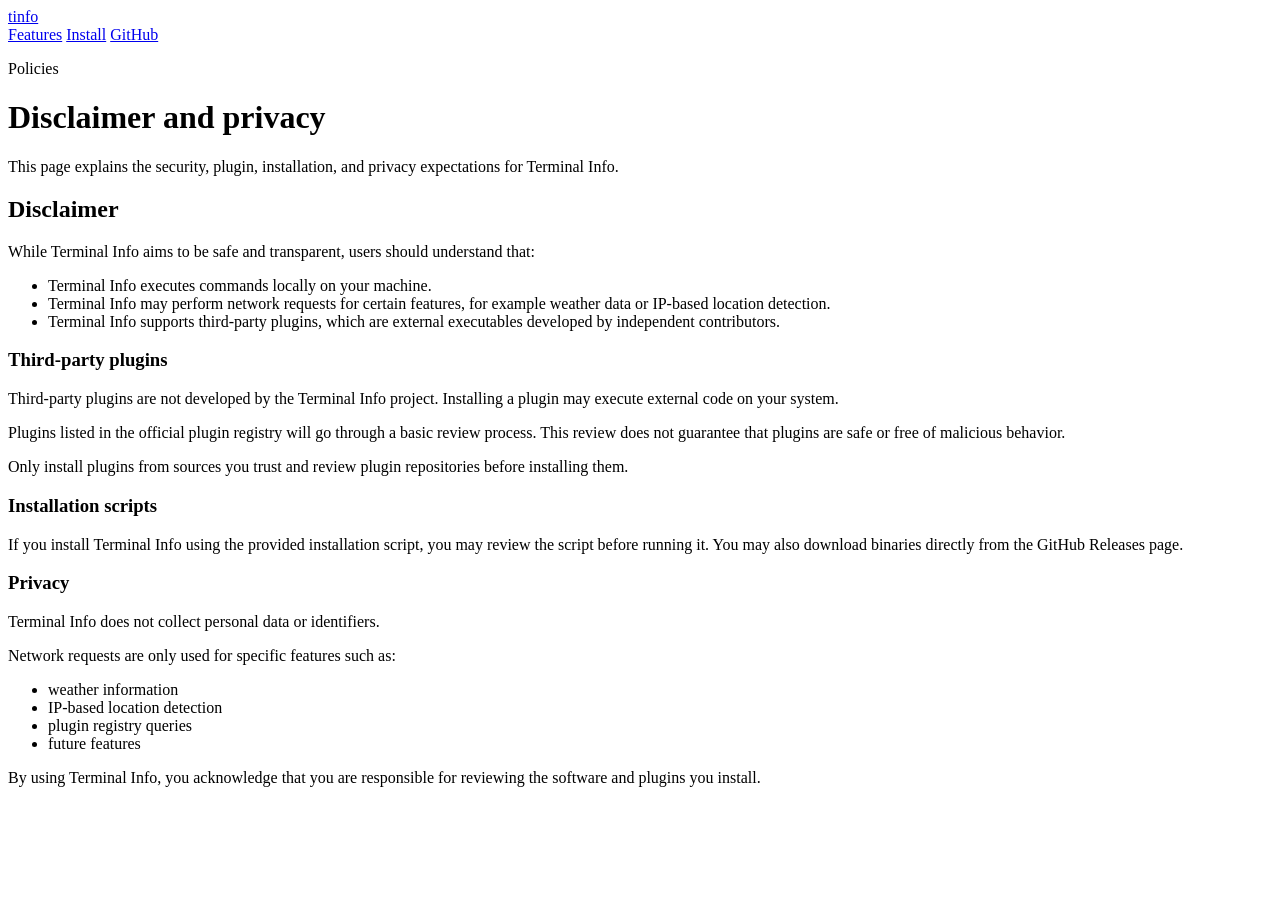
==== website/policies/index.html @ 77422dad "feat: add basic website files" ====
<!DOCTYPE html>
<html lang="en">
  <head>
    <meta charset="UTF-8" />
    <meta name="viewport" content="width=device-width, initial-scale=1.0" />
    <title>tinfo Policies</title>
    <meta
      name="description"
      content="Policies and disclaimers for tinfo, the terminal dashboard with widgets, tasks, and system insights."
    />
    <link rel="stylesheet" href="../style.css" />
  </head>
  <body>
    <header class="site-header">
      <div class="container">
        <a class="brand" href="../">tinfo</a>
        <nav class="site-nav" aria-label="Primary">
          <a href="../#features">Features</a>
          <a href="../#install">Install</a>
          <a href="https://github.com/T-1234567890/terminal-info">GitHub</a>
        </nav>
      </div>
    </header>

    <main class="section legal-page">
      <div class="container legal-layout">
        <div class="section-copy">
          <p class="eyebrow">Policies</p>
          <h1 class="legal-title">Disclaimer and privacy</h1>
          <p>
            This page explains the security, plugin, installation, and privacy
            expectations for Terminal Info.
          </p>
        </div>

        <section class="disclaimer">
          <h2>Disclaimer</h2>
          <p>
            While Terminal Info aims to be safe and transparent, users should
            understand that:
          </p>
          <ul>
            <li>Terminal Info executes commands locally on your machine.</li>
            <li>
              Terminal Info may perform network requests for certain features,
              for example weather data or IP-based location detection.
            </li>
            <li>
              Terminal Info supports third-party plugins, which are external
              executables developed by independent contributors.
            </li>
          </ul>

          <h3>Third-party plugins</h3>
          <p>
            Third-party plugins are not developed by the Terminal Info project.
            Installing a plugin may execute external code on your system.
          </p>
          <p>
            Plugins listed in the official plugin registry will go through a
            basic review process. This review does not guarantee that plugins
            are safe or free of malicious behavior.
          </p>
          <p>
            Only install plugins from sources you trust and review plugin
            repositories before installing them.
          </p>

          <h3>Installation scripts</h3>
          <p>
            If you install Terminal Info using the provided installation
            script, you may review the script before running it. You may also
            download binaries directly from the GitHub Releases page.
          </p>

          <h3>Privacy</h3>
          <p>Terminal Info does not collect personal data or identifiers.</p>
          <p>Network requests are only used for specific features such as:</p>
          <ul>
            <li>weather information</li>
            <li>IP-based location detection</li>
            <li>plugin registry queries</li>
            <li>future features</li>
          </ul>
          <p>
            By using Terminal Info, you acknowledge that you are responsible
            for reviewing the software and plugins you install.
          </p>
        </section>
      </div>
    </main>
  </body>
</html>
---- website/style.css ----
:root {
  color-scheme: light;
  --bg: #f7f5f2;
  --text: #2c2a28;
  --muted: #6b6763;
  --accent: #a67c52;
  --measure: 740px;
  --container: 940px;
  --ease: cubic-bezier(0.22, 1, 0.36, 1);
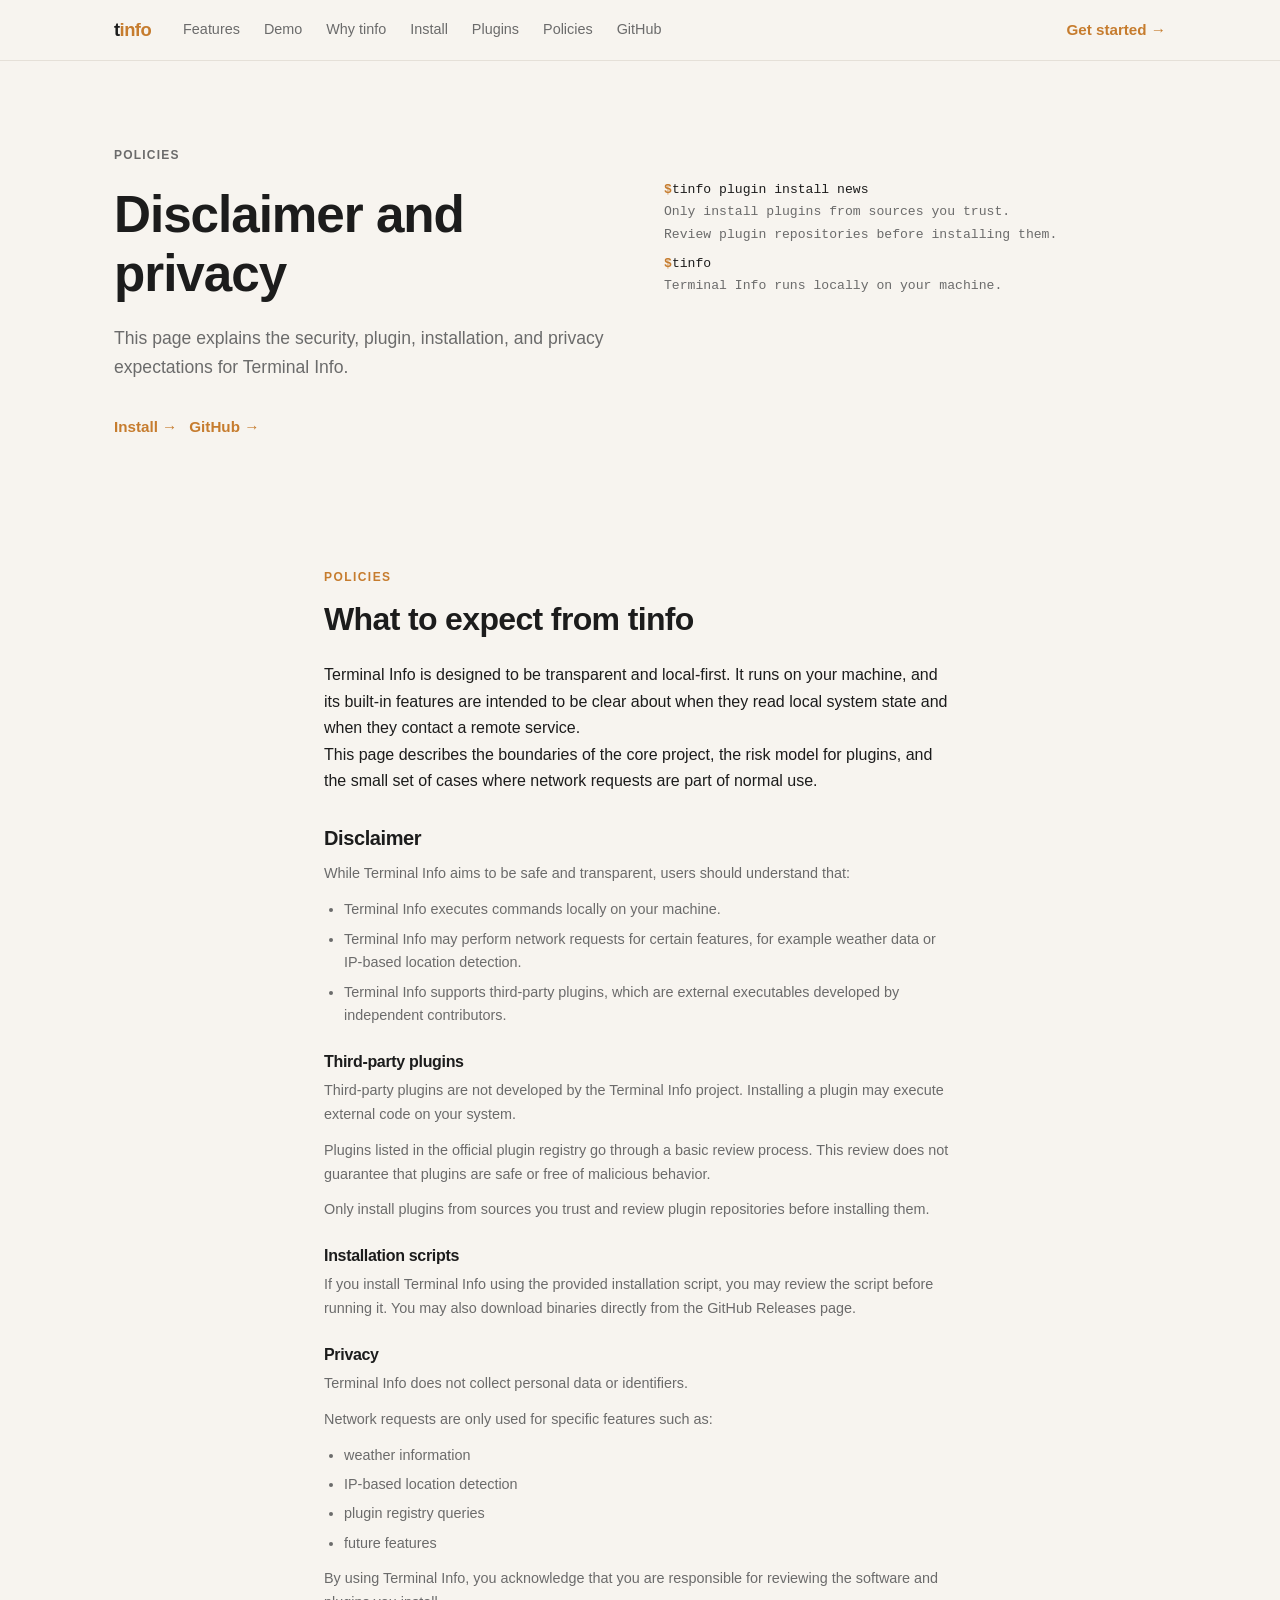
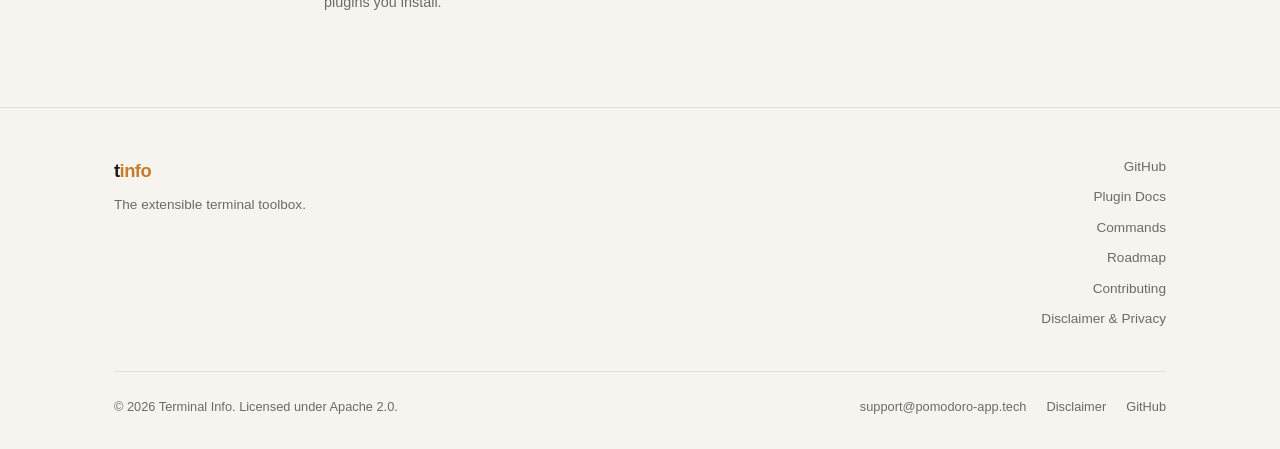
==== commit 76279e21: "feat: update version to 1.2.1 and enhance website layout and content" ====
--- a/website/policies/index.html
+++ b/website/policies/index.html
@@ -13,23 +13,75 @@
   <body>
     <header class="site-header">
       <div class="container">
-        <a class="brand" href="../">tinfo</a>
-        <nav class="site-nav" aria-label="Primary">
+        <a class="brand" href="../">t<span>info</span></a>
+        <nav class="site-nav" id="site-nav" aria-label="Primary">
           <a href="../#features">Features</a>
+          <a href="../#demo">Demo</a>
+          <a href="../#comparison">Why tinfo</a>
           <a href="../#install">Install</a>
+          <a href="../#plugins">Plugins</a>
+          <a href="./">Policies</a>
           <a href="https://github.com/T-1234567890/terminal-info">GitHub</a>
         </nav>
+        <a class="btn nav-cta" href="../#install">Get started &rarr;</a>
+        <button class="hamburger" id="hamburger" aria-label="Toggle menu">
+          <span></span><span></span><span></span>
+        </button>
       </div>
     </header>
+
+    <section class="hero">
+      <div class="container">
+        <div class="hero-inner">
+          <div class="hero-copy">
+            <div class="hero-badge">Policies</div>
+            <h1>Disclaimer and privacy</h1>
+            <p class="hero-sub">
+              This page explains the security, plugin, installation, and privacy
+              expectations for Terminal Info.
+            </p>
+            <div class="hero-actions">
+              <a class="btn" href="../#install">Install &rarr;</a>
+              <a class="btn" href="https://github.com/T-1234567890/terminal-info">GitHub &rarr;</a>
+            </div>
+          </div>
+
+          <div class="hero-terminal">
+            <div class="term-window">
+              <div class="term-titlebar">
+                <span class="term-dot red"></span>
+                <span class="term-dot yellow"></span>
+                <span class="term-dot green"></span>
+                <span class="term-title">tinfo &mdash; policies</span>
+              </div>
+              <div class="term-body">
+                <div class="term-line"><span class="term-ps">$</span><span class="term-cmd">tinfo plugin install news</span></div>
+                <div class="term-line"><span class="term-out">Only install plugins from sources you trust.</span></div>
+                <div class="term-line"><span class="term-out">Review plugin repositories before installing them.</span></div>
+                <div class="term-line" style="margin-top:0.5rem"><span class="term-ps">$</span><span class="term-cmd">tinfo</span></div>
+                <div class="term-line"><span class="term-out">Terminal Info runs locally on your machine.</span></div>
+              </div>
+            </div>
+          </div>
+        </div>
+      </div>
+    </section>
 
     <main class="section legal-page">
       <div class="container legal-layout">
         <div class="section-copy">
           <p class="eyebrow">Policies</p>
-          <h1 class="legal-title">Disclaimer and privacy</h1>
+          <h2 class="legal-title">What to expect from tinfo</h2>
           <p>
-            This page explains the security, plugin, installation, and privacy
-            expectations for Terminal Info.
+            Terminal Info is designed to be transparent and local-first. It runs
+            on your machine, and its built-in features are intended to be clear
+            about when they read local system state and when they contact a
+            remote service.
+          </p>
+          <p>
+            This page describes the boundaries of the core project, the risk
+            model for plugins, and the small set of cases where network requests
+            are part of normal use.
           </p>
         </div>
 
@@ -57,9 +109,9 @@
             Installing a plugin may execute external code on your system.
           </p>
           <p>
-            Plugins listed in the official plugin registry will go through a
-            basic review process. This review does not guarantee that plugins
-            are safe or free of malicious behavior.
+            Plugins listed in the official plugin registry go through a basic
+            review process. This review does not guarantee that plugins are safe
+            or free of malicious behavior.
           </p>
           <p>
             Only install plugins from sources you trust and review plugin
@@ -68,9 +120,9 @@
 
           <h3>Installation scripts</h3>
           <p>
-            If you install Terminal Info using the provided installation
-            script, you may review the script before running it. You may also
-            download binaries directly from the GitHub Releases page.
+            If you install Terminal Info using the provided installation script,
+            you may review the script before running it. You may also download
+            binaries directly from the GitHub Releases page.
           </p>
 
           <h3>Privacy</h3>
@@ -83,11 +135,41 @@
             <li>future features</li>
           </ul>
           <p>
-            By using Terminal Info, you acknowledge that you are responsible
-            for reviewing the software and plugins you install.
+            By using Terminal Info, you acknowledge that you are responsible for
+            reviewing the software and plugins you install.
           </p>
         </section>
       </div>
     </main>
+
+    <footer class="site-footer">
+      <div class="container">
+        <div class="footer-inner">
+          <div>
+            <div class="footer-brand">t<span>info</span></div>
+            <div class="footer-tagline">The extensible terminal toolbox.</div>
+          </div>
+          <div class="footer-links">
+            <a href="https://github.com/T-1234567890/terminal-info">GitHub</a>
+            <a href="https://github.com/T-1234567890/terminal-info/blob/main/docs/plugin-development.md">Plugin Docs</a>
+            <a href="https://github.com/T-1234567890/terminal-info/blob/main/docs/commands.md">Commands</a>
+            <a href="https://github.com/T-1234567890/terminal-info/blob/main/docs/roadmap.md">Roadmap</a>
+            <a href="https://github.com/T-1234567890/terminal-info/blob/main/CONTRIBUTING.md">Contributing</a>
+            <a href="./">Disclaimer &amp; Privacy</a>
+          </div>
+        </div>
+        <div class="footer-divider"></div>
+        <div class="footer-bottom">
+          <span class="footer-copy">&copy; 2026 Terminal Info. Licensed under Apache 2.0.</span>
+          <div class="footer-legal">
+            <a href="mailto:support@pomodoro-app.tech">support@pomodoro-app.tech</a>
+            <a href="./">Disclaimer</a>
+            <a href="https://github.com/T-1234567890/terminal-info">GitHub</a>
+          </div>
+        </div>
+      </div>
+    </footer>
+
+    <script src="../script.js"></script>
   </body>
 </html>
--- a/website/style.css
+++ b/website/style.css
@@ -1,9 +1,913 @@
+/* =============================================
+   Terminal Info — Landing Page Stylesheet
+   ============================================= */
+
+/* ---- CSS Custom Properties ---- */
 :root {
   color-scheme: light;
-  --bg: #f7f5f2;
-  --text: #2c2a28;
-  --muted: #6b6763;
-  --accent: #a67c52;
-  --measure: 740px;
-  --container: 940px;
-  --ease: cubic-bezier(0.22, 1, 0.36, 1);+
+  --bg: #F7F4EF;
+  --bg-card: #F7F4EF;
+  --bg-border: #E5E0D8;
+  --bg-dark: #F7F4EF;
+  --bg-dark-card: #F7F4EF;
+  --bg-dark-border: #E5E0D8;
+
+  --text: #1C1C1C;
+  --text-muted: #6B6B6B;
+  --text-light: #1C1C1C;
+  --text-light-muted: #6B6B6B;
+
+  --accent: #C67C2E;
+  --accent-hover: #A7661F;
+  --accent-2: #C67C2E;
+  --accent-glow: transparent;
+
+  /* Terminal */
+  --term-bg: #F7F4EF;
+  --term-text: #1C1C1C;
+  --term-prompt: #C67C2E;
+  --term-cmd: #1C1C1C;
+  --term-output: #6B6B6B;
+  --term-green: #1C1C1C;
+  --term-red: #1C1C1C;
+
+  /* Layout */
+  --measure:      680px;
+  --container:    1100px;
+  --container-sm: 800px;
+
+  /* Motion */
+  --ease: cubic-bezier(0.22, 1, 0.36, 1);
+  --ease-out: cubic-bezier(0.0, 0.0, 0.2, 1);
+
+  /* Radius & shadow */
+  --radius: 0;
+  --radius-lg: 0;
+  --shadow: none;
+  --shadow-lg: none;
+}
+
+/* ---- Reset & Base ---- */
+*, *::before, *::after { box-sizing: border-box; margin: 0; padding: 0; }
+
+html { scroll-behavior: smooth; font-size: 16px; }
+
+body {
+  font-family: -apple-system, BlinkMacSystemFont, "Segoe UI", Helvetica, Arial, sans-serif;
+  background: var(--bg);
+  color: var(--text);
+  line-height: 1.65;
+  -webkit-font-smoothing: antialiased;
+  text-rendering: optimizeLegibility;
+}
+
+img, svg { display: block; max-width: 100%; }
+
+a {
+  color: var(--accent);
+  text-decoration: none;
+  transition: color 0.15s;
+}
+a:hover { color: var(--accent-hover); text-decoration: underline; }
+
+code, pre, .mono {
+  font-family: "SF Mono", "Fira Code", "Fira Mono", Consolas, "Liberation Mono", monospace;
+}
+
+h1, h2, h3, h4 { line-height: 1.2; letter-spacing: -0.02em; }
+
+/* ---- Utility ---- */
+.container    { max-width: var(--container); margin-inline: auto; padding-inline: 1.5rem; }
+.container-sm { max-width: var(--container-sm); margin-inline: auto; padding-inline: 1.5rem; }
+
+.section { padding-block: 5rem; }
+.section-sm { padding-block: 3rem; }
+
+.eyebrow {
+  font-size: 0.75rem;
+  font-weight: 700;
+  letter-spacing: 0.12em;
+  text-transform: uppercase;
+  color: var(--accent);
+  margin-bottom: 0.75rem;
+}
+
+.btn {
+  display: inline-flex;
+  align-items: center;
+  gap: 0.35rem;
+  padding: 0;
+  font-size: 0.95rem;
+  font-weight: 600;
+  cursor: pointer;
+  transition: color 0.2s var(--ease), opacity 0.2s var(--ease);
+  text-decoration: none;
+  border: none;
+  background: transparent;
+  box-shadow: none;
+  color: var(--accent);
+}
+.btn:hover { color: var(--accent-hover); text-decoration: underline; }
+.btn-primary,
+.btn-outline,
+.btn-ghost {
+  background: transparent;
+  color: var(--accent);
+  border: none;
+  box-shadow: none;
+}
+
+/* ---- Site Header / Nav ---- */
+.site-header {
+  position: sticky;
+  top: 0;
+  z-index: 100;
+  background: var(--bg);
+  border-bottom: 1px solid var(--bg-border);
+}
+
+.site-header .container {
+  display: flex;
+  align-items: center;
+  gap: 2rem;
+  height: 60px;
+}
+
+.brand {
+  font-size: 1.15rem;
+  font-weight: 700;
+  color: var(--text);
+  letter-spacing: -0.03em;
+  flex-shrink: 0;
+  text-decoration: none;
+}
+.brand span { color: var(--accent); }
+.brand:hover { text-decoration: none; color: var(--text); }
+
+.site-nav {
+  display: flex;
+  align-items: center;
+  gap: 1.5rem;
+  flex: 1;
+}
+.site-nav a {
+  font-size: 0.9rem;
+  font-weight: 500;
+  color: var(--text-muted);
+  text-decoration: none;
+  transition: color 0.15s;
+}
+.site-nav a:hover { color: var(--text); text-decoration: none; }
+
+.site-header .nav-cta { margin-left: auto; }
+
+.hamburger {
+  display: none;
+  flex-direction: column;
+  gap: 5px;
+  cursor: pointer;
+  margin-left: auto;
+  padding: 4px;
+  background: none;
+  border: none;
+}
+.hamburger span {
+  display: block;
+  width: 22px;
+  height: 2px;
+  background: var(--text);
+  border-radius: 2px;
+  transition: transform 0.2s, opacity 0.2s;
+}
+
+/* ---- Hero ---- */
+.hero {
+  background: var(--bg-dark);
+  color: var(--text);
+  padding-block: 5rem 4rem;
+  overflow: hidden;
+  position: relative;
+}
+
+.hero::before {
+  content: none;
+}
+
+.hero-inner {
+  display: grid;
+  grid-template-columns: 1fr 1fr;
+  gap: 3rem;
+  align-items: center;
+}
+
+.hero-badge {
+  display: inline-flex;
+  align-items: center;
+  gap: 0.4rem;
+  color: var(--text-muted);
+  font-size: 0.75rem;
+  font-weight: 700;
+  letter-spacing: 0.1em;
+  text-transform: uppercase;
+  margin-bottom: 1.25rem;
+}
+
+.hero h1 {
+  font-size: clamp(2rem, 4vw, 3.25rem);
+  font-weight: 800;
+  color: var(--text);
+  margin-bottom: 1.25rem;
+  line-height: 1.15;
+}
+
+.hero h1 .highlight {
+  color: var(--accent);
+}
+
+.hero-sub {
+  font-size: 1.1rem;
+  color: var(--text-light-muted);
+  margin-bottom: 2rem;
+  max-width: 520px;
+}
+
+.hero-actions {
+  display: flex;
+  flex-wrap: wrap;
+  gap: 0.75rem;
+  margin-bottom: 1.1rem;
+}
+
+.hero-install {
+  position: relative;
+  display: inline-flex;
+  flex-direction: column;
+  align-items: flex-start;
+  margin-top: 1.75rem;
+  max-width: 100%;
+}
+.hero-install-row {
+  display: inline-flex;
+  align-items: center;
+  gap: 0.9rem;
+  min-width: 0;
+  white-space: nowrap;
+}
+.hero-install-label {
+  color: var(--text);
+  font-family: "SF Mono", "Fira Code", Consolas, monospace;
+  font-size: 0.9rem;
+}
+.hero-install-actions {
+  display: inline-flex;
+  align-items: center;
+  gap: 0.8rem;
+  margin-top: 0.5rem;
+}
+.hero-install-actions a,
+.hero-install-actions .copy-btn {
+  flex-shrink: 0;
+  padding: 0;
+  background: transparent;
+  border: none;
+  color: var(--accent);
+  cursor: pointer;
+  font-size: 0.85rem;
+  transition: color 0.2s var(--ease);
+  white-space: nowrap;
+  text-decoration: none;
+}
+.hero-install-actions a:hover,
+.hero-install-actions a:focus-visible,
+.hero-install-actions .copy-btn:hover {
+  color: var(--accent-hover);
+  text-decoration: underline;
+}
+.hero-install-actions .copy-btn.copied {
+  color: var(--term-green);
+}
+.hero-install-expanded {
+  position: static;
+  max-width: min(100vw - 3rem, 38rem);
+  margin-top: 0.45rem;
+}
+
+.hero-version-note {
+  margin-top: 0.75rem;
+  color: var(--text-muted);
+  font-size: 0.88rem;
+}
+
+.hero-terminal {
+  position: relative;
+  z-index: 1;
+}
+
+/* ---- Terminal Window ---- */
+.term-window {
+  background: transparent;
+  border: none;
+  box-shadow: none;
+  overflow: hidden;
+  font-size: 0.82rem;
+}
+
+.term-titlebar {
+  display: none;
+}
+.term-dot {
+  width: 12px;
+  height: 12px;
+  border-radius: 50%;
+}
+.term-dot.red    { background: #ff5f57; }
+.term-dot.yellow { background: #febc2e; }
+.term-dot.green  { background: #28c840; }
+.term-title {
+  margin-left: auto;
+  margin-right: auto;
+  font-size: 0.72rem;
+  color: var(--text-muted);
+  letter-spacing: 0.05em;
+}
+
+.term-body {
+  padding: 0;
+  min-height: 240px;
+  font-family: "SF Mono", "Fira Code", Consolas, monospace;
+  line-height: 1.6;
+  font-variant-ligatures: none;
+}
+
+.term-line {
+  display: block;
+  margin-bottom: 0.1rem;
+  white-space: pre;
+}
+.term-ps   { color: var(--term-prompt); font-weight: 700; flex-shrink: 0; }
+.term-cmd  { color: var(--term-cmd); }
+.term-out  { color: var(--term-output); }
+.term-out.good { color: var(--term-green); }
+.term-out.bad  { color: var(--term-red); }
+.term-out.label{ color: var(--term-prompt); }
+.term-cursor   { display: inline-block; width: 8px; height: 1em; background: var(--term-prompt); vertical-align: middle; animation: blink 1s step-start infinite; }
+.term-box-border { color: var(--text-muted); }
+.term-title-txt  { color: var(--text); font-weight: 600; }
+.term-key   { color: var(--text-muted); }
+.term-val   { color: var(--term-text); }
+
+.term-box {
+  color: var(--term-text);
+}
+
+@keyframes blink { 50% { opacity: 0; } }
+
+/* ---- Stats strip ---- */
+.stats-strip {
+  background: var(--bg-card);
+  border-bottom: 1px solid var(--bg-border);
+  padding-block: 1.25rem;
+}
+.stats-inner {
+  display: flex;
+  align-items: center;
+  justify-content: space-around;
+  gap: 1rem;
+  flex-wrap: wrap;
+}
+.stat-item { text-align: center; }
+.stat-num {
+  font-size: 1.4rem;
+  font-weight: 800;
+  color: var(--accent);
+  letter-spacing: -0.03em;
+}
+.stat-label {
+  font-size: 0.75rem;
+  color: var(--text-muted);
+  font-weight: 500;
+}
+
+/* ---- Features ---- */
+.features { background: var(--bg); }
+.features-grid {
+  display: grid;
+  grid-template-columns: repeat(3, 1fr);
+  gap: 1.25rem;
+  margin-top: 3rem;
+}
+.feature-card {
+  background: transparent;
+  border: none;
+  padding: 1.25rem 0;
+  transition: opacity 0.2s var(--ease);
+}
+.feature-icon {
+  font-size: 1.75rem;
+  margin-bottom: 1rem;
+  display: block;
+}
+.feature-card h3 {
+  font-size: 1rem;
+  font-weight: 700;
+  margin-bottom: 0.5rem;
+  color: var(--text);
+}
+.feature-card p {
+  font-size: 0.88rem;
+  color: var(--text-muted);
+  line-height: 1.6;
+}
+
+.section-header { margin-bottom: 0; }
+.section-header h2 {
+  font-size: clamp(1.6rem, 3vw, 2.4rem);
+  font-weight: 800;
+  margin-bottom: 0.75rem;
+}
+.section-header p {
+  font-size: 1rem;
+  color: var(--text-muted);
+  max-width: 560px;
+}
+
+/* ---- Interactive Demo ---- */
+.demo-section {
+  background: var(--bg-dark);
+  color: var(--text);
+  padding-block: 6rem;
+  position: relative;
+  overflow: hidden;
+}
+.demo-section::before {
+  content: none;
+}
+
+.demo-section .section-header h2 { color: var(--text); }
+.demo-section .section-header p  { color: var(--text-muted); }
+
+.demo-tabs {
+  display: flex;
+  flex-wrap: wrap;
+  gap: 0;
+  margin: 2.5rem 0 2.75rem;
+}
+.demo-tab {
+  padding: 0.65rem 1.25rem;
+  font-size: 0.82rem;
+  font-weight: 600;
+  cursor: pointer;
+  border: none;
+  background: transparent;
+  color: var(--text-muted);
+  transition: color 0.2s var(--ease);
+}
+.demo-tab:hover { color: var(--accent-hover); }
+.demo-tab.active {
+  color: var(--accent);
+}
+
+.demo-container {
+  display: grid;
+  grid-template-columns: 1fr 1.5fr;
+  gap: 4rem;
+  align-items: start;
+}
+
+.demo-info {
+  max-width: 32rem;
+}
+
+.demo-info h3 {
+  font-size: 1.3rem;
+  font-weight: 700;
+  color: var(--text);
+  margin-bottom: 0.75rem;
+}
+.demo-info p {
+  font-size: 0.92rem;
+  color: var(--text-light-muted);
+  margin-bottom: 1.5rem;
+  line-height: 1.7;
+}
+.demo-info ul {
+  list-style: none;
+  display: flex;
+  flex-direction: column;
+  gap: 0.75rem;
+}
+.demo-info li {
+  font-size: 0.88rem;
+  color: var(--text-light-muted);
+  padding-left: 1.25rem;
+  position: relative;
+}
+.demo-info li::before {
+  content: "→";
+  position: absolute;
+  left: 0;
+  color: var(--accent);
+}
+
+.demo-window { position: relative; z-index: 1; }
+
+@media (max-width: 900px) {
+  .demo-container {
+    gap: 2rem;
+  }
+}
+
+/* ---- Comparison ---- */
+.comparison-section { background: var(--bg); }
+.comparison-section .section-header { margin-bottom: 3rem; }
+
+.comparison-group { margin-bottom: 3.5rem; }
+.comparison-group h3 {
+  font-size: 1.1rem;
+  font-weight: 700;
+  color: var(--text-muted);
+  margin-bottom: 1rem;
+  padding-bottom: 0.5rem;
+  border-bottom: 1px solid var(--bg-border);
+}
+
+.comparison-table {
+  width: 100%;
+  border-collapse: collapse;
+  font-size: 0.9rem;
+  overflow: hidden;
+}
+.comparison-table th {
+  background: transparent;
+  color: var(--text-muted);
+  padding: 0.75rem 1rem;
+  text-align: left;
+  font-weight: 600;
+  font-size: 0.82rem;
+  letter-spacing: 0.04em;
+}
+.comparison-table td {
+  padding: 0.75rem 1rem;
+  border-bottom: 1px solid var(--bg-border);
+  vertical-align: middle;
+  background: transparent;
+}
+.comparison-table tr:last-child td { border-bottom: none; }
+.comparison-table tr.highlight td { background: transparent; }
+.comparison-table tr.highlight td:first-child { font-weight: 700; color: var(--accent); }
+
+.check { color: var(--term-green); font-weight: 700; }
+.cross { color: var(--text-muted); }
+.partial { color: var(--accent); }
+
+/* ---- Installation ---- */
+.install-section { background: var(--bg-card); }
+.install-tabs {
+  display: flex;
+  gap: 0;
+  border-bottom: 1px solid var(--bg-border);
+  margin-bottom: 1.5rem;
+}
+.install-tab {
+  padding: 0.65rem 1.25rem;
+  font-size: 0.88rem;
+  font-weight: 600;
+  cursor: pointer;
+  background: none;
+  border: none;
+  color: var(--text-muted);
+  border-bottom: 2.5px solid transparent;
+  margin-bottom: -2px;
+  transition: color 0.15s, border-color 0.15s;
+}
+.install-tab:hover { color: var(--text); }
+.install-tab.active { color: var(--accent); border-bottom-color: var(--accent); }
+
+.install-content { display: none; }
+.install-content.active { display: block; }
+
+.code-block {
+  background: transparent;
+  border-radius: 0;
+  border: 1px solid var(--bg-border);
+  overflow: hidden;
+  margin-bottom: 1rem;
+  position: relative;
+}
+.code-block-header {
+  display: flex;
+  align-items: center;
+  justify-content: space-between;
+  padding: 0.5rem 1rem;
+  background: transparent;
+  border-bottom: 1px solid var(--bg-border);
+  font-size: 0.72rem;
+  color: var(--text-muted);
+}
+.code-block pre {
+  padding: 1rem 1.25rem;
+  margin: 0;
+  color: var(--term-text);
+  font-size: 0.85rem;
+  overflow-x: auto;
+  line-height: 1.7;
+}
+.code-block .code-copy {
+  background: none;
+  border: none;
+  color: var(--accent);
+  font-size: 0.7rem;
+  padding: 0;
+  border-radius: 0;
+  cursor: pointer;
+  transition: color 0.15s;
+}
+.code-block .code-copy:hover { color: var(--accent-hover); text-decoration: underline; }
+.code-block .code-copy.copied { color: var(--term-green); }
+
+.install-note {
+  font-size: 0.85rem;
+  color: var(--text-muted);
+  margin-top: 0.5rem;
+}
+.install-note a { color: var(--accent); }
+
+.platform-chips {
+  display: flex;
+  flex-wrap: wrap;
+  gap: 0.5rem;
+  margin-bottom: 1.25rem;
+}
+.platform-chip {
+  background: var(--bg);
+  border: 1px solid var(--bg-border);
+  border-radius: 999px;
+  padding: 0.25rem 0.75rem;
+  font-size: 0.75rem;
+  font-weight: 600;
+  color: var(--text-muted);
+  display: flex;
+  align-items: center;
+  gap: 0.3rem;
+}
+
+.install-grid {
+  display: grid;
+  grid-template-columns: 1.1fr 1fr;
+  gap: 3rem;
+  align-items: start;
+}
+.install-desc h3 {
+  font-size: 1.1rem;
+  font-weight: 700;
+  margin-bottom: 0.5rem;
+}
+.install-desc p { font-size: 0.9rem; color: var(--text-muted); margin-bottom: 1rem; }
+
+/* ---- Plugin Ecosystem ---- */
+.plugins-section { background: var(--bg); }
+.plugins-inner {
+  display: grid;
+  grid-template-columns: 1fr 1fr;
+  gap: 4rem;
+  align-items: start;
+}
+.plugin-cmds {
+  background: transparent;
+  border-radius: 0;
+  border: 1px solid var(--bg-border);
+  overflow: hidden;
+}
+.plugin-cmds-header {
+  padding: 0.75rem 1.25rem;
+  background: transparent;
+  border-bottom: 1px solid var(--bg-border);
+  font-size: 0.72rem;
+  color: var(--text-muted);
+  font-family: monospace;
+}
+.plugin-cmd-list {
+  padding: 1rem 1.25rem;
+  display: flex;
+  flex-direction: column;
+  gap: 0.3rem;
+}
+.plugin-cmd-item {
+  font-size: 0.82rem;
+  font-family: "SF Mono", Consolas, monospace;
+  color: var(--term-output);
+  display: flex;
+  gap: 0.75rem;
+}
+.plugin-cmd-item .pcmd { color: var(--term-cmd); }
+.plugin-cmd-item .pdesc { color: var(--text-muted); font-style: italic; }
+
+.plugins-copy h2 {
+  font-size: clamp(1.5rem, 2.5vw, 2rem);
+  font-weight: 800;
+  margin-bottom: 1rem;
+}
+.plugins-copy p { color: var(--text-muted); margin-bottom: 1.25rem; font-size: 0.95rem; }
+.plugins-copy .plugin-features {
+  list-style: none;
+  display: flex;
+  flex-direction: column;
+  gap: 0.6rem;
+  margin-bottom: 1.5rem;
+}
+.plugins-copy .plugin-features li {
+  font-size: 0.9rem;
+  color: var(--text-muted);
+  padding-left: 1.5rem;
+  position: relative;
+}
+.plugins-copy .plugin-features li::before {
+  content: "✓";
+  position: absolute;
+  left: 0;
+  color: var(--term-green);
+  font-weight: 700;
+}
+
+/* ---- Footer ---- */
+.site-footer {
+  background: transparent;
+  color: var(--text-muted);
+  padding-block: 3rem 2rem;
+  border-top: 1px solid var(--bg-dark-border);
+}
+.footer-inner {
+  display: grid;
+  grid-template-columns: 1fr auto;
+  gap: 2rem;
+  align-items: start;
+  margin-bottom: 2.5rem;
+}
+.footer-brand {
+  font-size: 1.15rem;
+  font-weight: 800;
+  color: var(--text);
+  letter-spacing: -0.03em;
+  margin-bottom: 0.5rem;
+}
+.footer-brand span { color: var(--accent); }
+.footer-tagline { font-size: 0.85rem; color: var(--text-light-muted); }
+.footer-links {
+  display: flex;
+  flex-direction: column;
+  gap: 0.5rem;
+  text-align: right;
+}
+.footer-links a {
+  font-size: 0.85rem;
+  color: var(--text-light-muted);
+  text-decoration: none;
+  transition: color 0.15s;
+}
+.footer-links a:hover { color: var(--accent-hover); text-decoration: underline; }
+.footer-divider {
+  height: 1px;
+  background: var(--bg-dark-border);
+  margin-bottom: 1.5rem;
+}
+.footer-bottom {
+  display: flex;
+  align-items: center;
+  flex-wrap: wrap;
+  gap: 1rem;
+  justify-content: space-between;
+}
+.footer-copy {
+  font-size: 0.8rem;
+  color: var(--text-light-muted);
+}
+.footer-legal {
+  display: flex;
+  align-items: center;
+  gap: 1.25rem;
+}
+.footer-legal a {
+  font-size: 0.8rem;
+  color: var(--text-light-muted);
+  text-decoration: none;
+}
+.footer-legal a:hover { color: var(--accent-hover); }
+
+.section,
+.stats-strip,
+.site-footer {
+  opacity: 0;
+  transform: translateY(10px);
+  transition: opacity 0.6s var(--ease), transform 0.6s var(--ease);
+}
+
+.section.is-visible,
+.stats-strip.is-visible,
+.site-footer.is-visible {
+  opacity: 1;
+  transform: translateY(0);
+}
+
+[data-reveal] {
+  opacity: 0;
+  transform: translateY(12px);
+  transition:
+    opacity 0.68s var(--ease),
+    transform 0.68s var(--ease);
+  transition-delay: var(--reveal-delay, 0s);
+}
+
+[data-reveal].is-visible {
+  opacity: 1;
+  transform: translateY(0);
+}
+
+.term-animate {
+  transition: opacity 0.45s var(--ease), transform 0.45s var(--ease);
+}
+
+@media (prefers-reduced-motion: reduce) {
+  .section,
+  .stats-strip,
+  .site-footer,
+  [data-reveal] {
+    opacity: 1;
+    transform: none;
+    transition: none;
+  }
+}
+
+/* ---- Legal Page ---- */
+.legal-page { padding-block: 3rem 5rem; }
+.legal-layout { max-width: var(--measure); }
+.legal-title { font-size: 2rem; font-weight: 800; margin-bottom: 1.5rem; }
+.section-copy { margin-bottom: 2rem; }
+.disclaimer h2 {
+  font-size: 1.25rem;
+  font-weight: 700;
+  margin-bottom: 0.75rem;
+  margin-top: 2rem;
+}
+.disclaimer h3 {
+  font-size: 1rem;
+  font-weight: 700;
+  margin-bottom: 0.5rem;
+  margin-top: 1.5rem;
+}
+.disclaimer p { margin-bottom: 0.75rem; color: var(--text-muted); font-size: 0.9rem; }
+.disclaimer ul {
+  margin: 0.5rem 0 0.75rem 1.25rem;
+  display: flex;
+  flex-direction: column;
+  gap: 0.35rem;
+}
+.disclaimer ul li { color: var(--text-muted); font-size: 0.9rem; }
+
+/* ---- Responsive ---- */
+@media (max-width: 900px) {
+  .hero-inner { grid-template-columns: 1fr; }
+  .hero-terminal { display: none; }
+  .features-grid { grid-template-columns: repeat(2, 1fr); }
+  .demo-container { grid-template-columns: 1fr; }
+  .install-grid { grid-template-columns: 1fr; gap: 1.5rem; }
+  .plugins-inner { grid-template-columns: 1fr; }
+  .footer-inner { grid-template-columns: 1fr; }
+  .footer-links { text-align: left; }
+}
+
+@media (max-width: 620px) {
+  .features-grid { grid-template-columns: 1fr; }
+  .site-nav { display: none; }
+  .site-nav.open {
+    display: flex;
+    flex-direction: column;
+    position: fixed;
+    inset: 60px 0 0 0;
+    background: var(--bg);
+    padding: 2rem;
+    align-items: flex-start;
+    z-index: 99;
+  }
+  .site-nav.open a { font-size: 1.1rem; padding: 0.5rem 0; }
+  .hamburger { display: flex; }
+  .nav-cta { display: none; }
+  .footer-bottom { flex-direction: column; align-items: flex-start; }
+  .hero-install code { font-size: 0.72rem; }
+  .hero-install-row {
+    flex-wrap: wrap;
+    row-gap: 0.5rem;
+    white-space: normal;
+  }
+  .hero-install-expanded {
+    position: static;
+    margin-top: 0.55rem;
+    max-width: 100%;
+  }
+}
+
+@media (max-width: 400px) {
+  .hero h1 { font-size: 1.75rem; }
+  .hero-actions { flex-direction: column; }
+  .hero-actions .btn { width: 100%; justify-content: center; }
+}
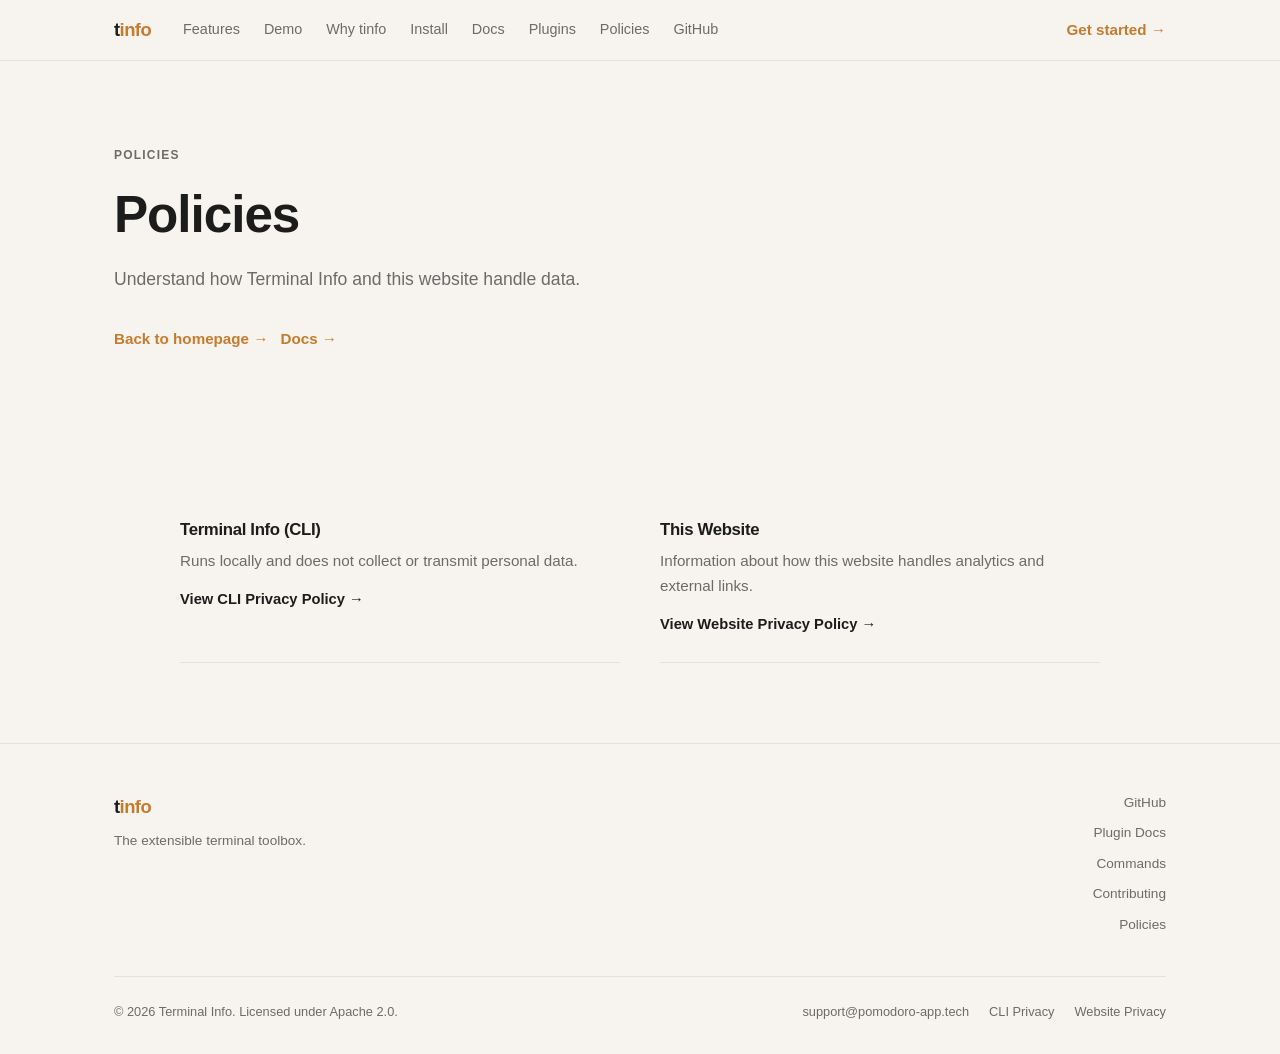
==== commit 1fca7eb3: "feat (website): add privacy policy pages for CLI and website, enhance navigation and layout" ====
--- a/website/policies/index.html
+++ b/website/policies/index.html
@@ -6,7 +6,7 @@
     <title>tinfo Policies</title>
     <meta
       name="description"
-      content="Policies and disclaimers for tinfo, the terminal dashboard with widgets, tasks, and system insights."
+      content="Understand how Terminal Info and this website handle data."
     />
     <link rel="stylesheet" href="../style.css" />
   </head>
@@ -19,6 +19,7 @@
           <a href="../#demo">Demo</a>
           <a href="../#comparison">Why tinfo</a>
           <a href="../#install">Install</a>
+          <a href="../#docs">Docs</a>
           <a href="../#plugins">Plugins</a>
           <a href="./">Policies</a>
           <a href="https://github.com/T-1234567890/terminal-info">GitHub</a>
@@ -35,32 +36,13 @@
         <div class="hero-inner">
           <div class="hero-copy">
             <div class="hero-badge">Policies</div>
-            <h1>Disclaimer and privacy</h1>
+            <h1>Policies</h1>
             <p class="hero-sub">
-              This page explains the security, plugin, installation, and privacy
-              expectations for Terminal Info.
+              Understand how Terminal Info and this website handle data.
             </p>
             <div class="hero-actions">
-              <a class="btn" href="../#install">Install &rarr;</a>
-              <a class="btn" href="https://github.com/T-1234567890/terminal-info">GitHub &rarr;</a>
-            </div>
-          </div>
-
-          <div class="hero-terminal">
-            <div class="term-window">
-              <div class="term-titlebar">
-                <span class="term-dot red"></span>
-                <span class="term-dot yellow"></span>
-                <span class="term-dot green"></span>
-                <span class="term-title">tinfo &mdash; policies</span>
-              </div>
-              <div class="term-body">
-                <div class="term-line"><span class="term-ps">$</span><span class="term-cmd">tinfo plugin install news</span></div>
-                <div class="term-line"><span class="term-out">Only install plugins from sources you trust.</span></div>
-                <div class="term-line"><span class="term-out">Review plugin repositories before installing them.</span></div>
-                <div class="term-line" style="margin-top:0.5rem"><span class="term-ps">$</span><span class="term-cmd">tinfo</span></div>
-                <div class="term-line"><span class="term-out">Terminal Info runs locally on your machine.</span></div>
-              </div>
+              <a class="btn" href="../">Back to homepage &rarr;</a>
+              <a class="btn" href="https://github.com/T-1234567890/terminal-info/tree/main/docs">Docs &rarr;</a>
             </div>
           </div>
         </div>
@@ -68,77 +50,25 @@
     </section>
 
     <main class="section legal-page">
-      <div class="container legal-layout">
-        <div class="section-copy">
-          <p class="eyebrow">Policies</p>
-          <h2 class="legal-title">What to expect from tinfo</h2>
-          <p>
-            Terminal Info is designed to be transparent and local-first. It runs
-            on your machine, and its built-in features are intended to be clear
-            about when they read local system state and when they contact a
-            remote service.
-          </p>
-          <p>
-            This page describes the boundaries of the core project, the risk
-            model for plugins, and the small set of cases where network requests
-            are part of normal use.
-          </p>
+      <div class="container">
+        <div class="policy-shell">
+          <div class="policy-grid">
+            <a class="policy-option" href="./cli/" data-reveal style="--reveal-delay: 0s;">
+              <h3>Terminal Info (CLI)</h3>
+              <p>Runs locally and does not collect or transmit personal data.</p>
+              <span class="policy-link">View CLI Privacy Policy &rarr;</span>
+            </a>
+
+            <a class="policy-option" href="./website/" data-reveal style="--reveal-delay: 0.06s;">
+              <h3>This Website</h3>
+              <p>
+                Information about how this website handles analytics and
+                external links.
+              </p>
+              <span class="policy-link">View Website Privacy Policy &rarr;</span>
+            </a>
+          </div>
         </div>
-
-        <section class="disclaimer">
-          <h2>Disclaimer</h2>
-          <p>
-            While Terminal Info aims to be safe and transparent, users should
-            understand that:
-          </p>
-          <ul>
-            <li>Terminal Info executes commands locally on your machine.</li>
-            <li>
-              Terminal Info may perform network requests for certain features,
-              for example weather data or IP-based location detection.
-            </li>
-            <li>
-              Terminal Info supports third-party plugins, which are external
-              executables developed by independent contributors.
-            </li>
-          </ul>
-
-          <h3>Third-party plugins</h3>
-          <p>
-            Third-party plugins are not developed by the Terminal Info project.
-            Installing a plugin may execute external code on your system.
-          </p>
-          <p>
-            Plugins listed in the official plugin registry go through a basic
-            review process. This review does not guarantee that plugins are safe
-            or free of malicious behavior.
-          </p>
-          <p>
-            Only install plugins from sources you trust and review plugin
-            repositories before installing them.
-          </p>
-
-          <h3>Installation scripts</h3>
-          <p>
-            If you install Terminal Info using the provided installation script,
-            you may review the script before running it. You may also download
-            binaries directly from the GitHub Releases page.
-          </p>
-
-          <h3>Privacy</h3>
-          <p>Terminal Info does not collect personal data or identifiers.</p>
-          <p>Network requests are only used for specific features such as:</p>
-          <ul>
-            <li>weather information</li>
-            <li>IP-based location detection</li>
-            <li>plugin registry queries</li>
-            <li>future features</li>
-          </ul>
-          <p>
-            By using Terminal Info, you acknowledge that you are responsible for
-            reviewing the software and plugins you install.
-          </p>
-        </section>
       </div>
     </main>
 
@@ -153,9 +83,8 @@
             <a href="https://github.com/T-1234567890/terminal-info">GitHub</a>
             <a href="https://github.com/T-1234567890/terminal-info/blob/main/docs/plugin-development.md">Plugin Docs</a>
             <a href="https://github.com/T-1234567890/terminal-info/blob/main/docs/commands.md">Commands</a>
-            <a href="https://github.com/T-1234567890/terminal-info/blob/main/docs/roadmap.md">Roadmap</a>
             <a href="https://github.com/T-1234567890/terminal-info/blob/main/CONTRIBUTING.md">Contributing</a>
-            <a href="./">Disclaimer &amp; Privacy</a>
+            <a href="./">Policies</a>
           </div>
         </div>
         <div class="footer-divider"></div>
@@ -163,8 +92,8 @@
           <span class="footer-copy">&copy; 2026 Terminal Info. Licensed under Apache 2.0.</span>
           <div class="footer-legal">
             <a href="mailto:support@pomodoro-app.tech">support@pomodoro-app.tech</a>
-            <a href="./">Disclaimer</a>
-            <a href="https://github.com/T-1234567890/terminal-info">GitHub</a>
+            <a href="./cli/">CLI Privacy</a>
+            <a href="./website/">Website Privacy</a>
           </div>
         </div>
       </div>
--- a/website/style.css
+++ b/website/style.css
@@ -389,6 +389,60 @@
   font-weight: 500;
 }
 
+/* ---- Ecosystem availability ---- */
+.availability-strip {
+  padding-block: 1.4rem 0.5rem;
+}
+.availability-title {
+  font-size: 0.72rem;
+  letter-spacing: 0.1em;
+  text-transform: uppercase;
+  color: var(--text-muted);
+  margin-bottom: 1rem;
+  text-align: center;
+}
+.availability-row {
+  display: flex;
+  align-items: center;
+  justify-content: center;
+  gap: 1.75rem;
+  flex-wrap: wrap;
+}
+.logo-link {
+  display: inline-flex;
+  align-items: center;
+  justify-content: center;
+  gap: 0.55rem;
+  opacity: 0.66;
+  transition: opacity 0.2s var(--ease), color 0.2s var(--ease), filter 0.2s var(--ease);
+  text-decoration: none;
+  color: var(--text);
+}
+.logo-link:hover,
+.logo-link:focus-visible {
+  opacity: 1;
+  color: var(--accent);
+  text-decoration: none;
+}
+.logo-icon {
+  display: block;
+  height: 1.15rem;
+  width: auto;
+  filter: brightness(0) saturate(100%);
+}
+.logo-fallback {
+  display: inline-block;
+  font-size: 0.95rem;
+  font-weight: 500;
+  color: inherit;
+}
+.logo-link.has-icon .logo-fallback {
+  display: none;
+}
+.logo-text-only .logo-fallback {
+  font-weight: 500;
+}
+
 /* ---- Features ---- */
 .features { background: var(--bg); }
 .features-grid {
@@ -665,6 +719,64 @@
 }
 .install-desc p { font-size: 0.9rem; color: var(--text-muted); margin-bottom: 1rem; }
 
+/* ---- Docs ---- */
+.docs-section { background: var(--bg); }
+.docs-inner {
+  display: grid;
+  grid-template-columns: 0.95fr 1.05fr;
+  gap: 3.5rem;
+  align-items: start;
+}
+.docs-copy h2 {
+  font-size: clamp(1.5rem, 2.5vw, 2rem);
+  font-weight: 800;
+  margin-bottom: 1rem;
+}
+.docs-copy p {
+  color: var(--text-muted);
+  margin-bottom: 1.25rem;
+  font-size: 0.95rem;
+}
+.docs-list {
+  display: flex;
+  flex-direction: column;
+  gap: 1rem;
+}
+.doc-item {
+  display: block;
+  text-decoration: none;
+  color: inherit;
+  padding-bottom: 1rem;
+  border-bottom: 1px solid var(--bg-border);
+}
+.doc-item:last-child {
+  border-bottom: none;
+  padding-bottom: 0;
+}
+.doc-name {
+  display: block;
+  color: var(--text);
+  font-size: 1rem;
+  font-weight: 700;
+  margin-bottom: 0.3rem;
+}
+.doc-desc {
+  display: block;
+  color: var(--text-muted);
+  font-size: 0.9rem;
+  line-height: 1.55;
+}
+.doc-item:hover .doc-name,
+.doc-item:focus-visible .doc-name {
+  color: var(--accent);
+}
+.docs-more {
+  padding-top: 0.4rem;
+}
+.docs-more .btn {
+  font-size: 0.95rem;
+}
+
 /* ---- Plugin Ecosystem ---- */
 .plugins-section { background: var(--bg); }
 .plugins-inner {
@@ -728,6 +840,112 @@
   left: 0;
   color: var(--term-green);
   font-weight: 700;
+}
+
+/* ---- Join us ---- */
+.join-section {
+  background: var(--bg);
+}
+.join-shell {
+  max-width: 920px;
+  margin-inline: auto;
+}
+.join-header .eyebrow {
+  margin-bottom: 0;
+}
+.join-header h2 {
+  margin-top: 8px;
+}
+.join-header p {
+  margin-top: 14px;
+}
+.join-grid {
+  display: grid;
+  grid-template-columns: repeat(4, minmax(0, 1fr));
+  gap: 1rem;
+  margin-top: 40px;
+}
+.join-icon {
+  font-size: 1.25rem;
+  margin-bottom: 0.9rem;
+}
+.join-item h3 {
+  font-size: 1rem;
+  font-weight: 700;
+  margin-bottom: 0.45rem;
+}
+.join-item p {
+  color: var(--text-muted);
+  font-size: 0.9rem;
+  margin-bottom: 1rem;
+}
+.join-link {
+  color: var(--text);
+  font-size: 0.92rem;
+  font-weight: 600;
+  text-decoration: none;
+}
+.join-link:hover,
+.join-link:focus-visible {
+  color: var(--accent);
+  text-decoration: none;
+}
+
+/* ---- Policy hub ---- */
+.policy-shell {
+  max-width: 920px;
+  margin-inline: auto;
+}
+.policy-grid {
+  display: grid;
+  grid-template-columns: repeat(2, minmax(0, 1fr));
+  gap: 2.5rem;
+  margin-top: 2.5rem;
+}
+.policy-option {
+  display: block;
+  padding-bottom: 1.5rem;
+  border-bottom: 1px solid var(--bg-border);
+  text-decoration: none;
+  color: inherit;
+}
+.policy-option:hover,
+.policy-option:focus-visible {
+  text-decoration: none;
+}
+.policy-option:hover .policy-link,
+.policy-option:focus-visible .policy-link {
+  color: var(--accent);
+}
+.policy-option h3 {
+  font-size: 1.05rem;
+  font-weight: 700;
+  margin-bottom: 0.45rem;
+}
+.policy-option p {
+  color: var(--text-muted);
+  font-size: 0.95rem;
+  margin-bottom: 0.85rem;
+}
+.policy-link {
+  color: var(--text);
+  font-size: 0.92rem;
+  font-weight: 600;
+}
+.policy-note {
+  margin-top: 2.5rem;
+  padding-top: 1.5rem;
+  border-top: 1px solid var(--bg-border);
+}
+.policy-note h3 {
+  font-size: 1rem;
+  font-weight: 700;
+  margin-bottom: 0.5rem;
+}
+.policy-note p {
+  color: var(--text-muted);
+  font-size: 0.95rem;
+  margin-bottom: 0.8rem;
 }
 
 /* ---- Footer ---- */
@@ -871,13 +1089,17 @@
   .features-grid { grid-template-columns: repeat(2, 1fr); }
   .demo-container { grid-template-columns: 1fr; }
   .install-grid { grid-template-columns: 1fr; gap: 1.5rem; }
+  .docs-inner { grid-template-columns: 1fr; gap: 2rem; }
   .plugins-inner { grid-template-columns: 1fr; }
+  .policy-grid { grid-template-columns: 1fr; gap: 1.5rem; }
+  .join-grid { grid-template-columns: repeat(2, minmax(0, 1fr)); }
   .footer-inner { grid-template-columns: 1fr; }
   .footer-links { text-align: left; }
 }
 
 @media (max-width: 620px) {
   .features-grid { grid-template-columns: 1fr; }
+  .join-grid { grid-template-columns: 1fr; }
   .site-nav { display: none; }
   .site-nav.open {
     display: flex;
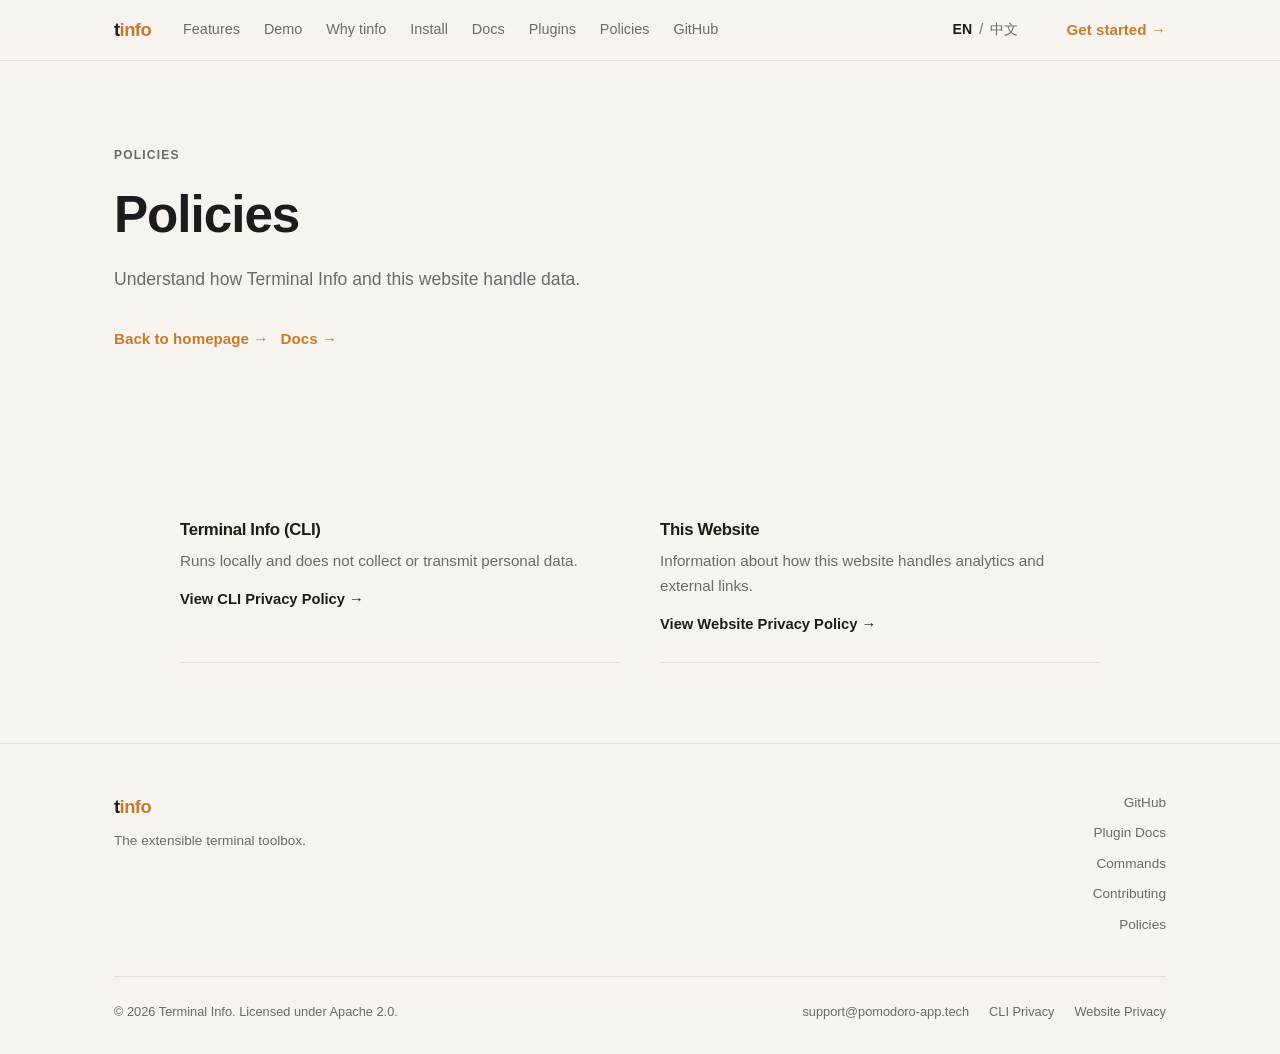
==== commit 447ec58a: "feat (website): implement language switcher and enhance navigation with localized text" ====
--- a/website/policies/index.html
+++ b/website/policies/index.html
@@ -10,21 +10,26 @@
     />
     <link rel="stylesheet" href="../style.css" />
   </head>
-  <body>
+  <body class="policy-page">
     <header class="site-header">
       <div class="container">
         <a class="brand" href="../">t<span>info</span></a>
         <nav class="site-nav" id="site-nav" aria-label="Primary">
-          <a href="../#features">Features</a>
-          <a href="../#demo">Demo</a>
-          <a href="../#comparison">Why tinfo</a>
-          <a href="../#install">Install</a>
-          <a href="../#docs">Docs</a>
-          <a href="../#plugins">Plugins</a>
-          <a href="./">Policies</a>
-          <a href="https://github.com/T-1234567890/terminal-info">GitHub</a>
+          <a href="../#features" data-en="Features" data-zh="功能">Features</a>
+          <a href="../#demo" data-en="Demo" data-zh="演示">Demo</a>
+          <a href="../#comparison" data-en="Why tinfo" data-zh="为什么选择 tinfo">Why tinfo</a>
+          <a href="../#install" data-en="Install" data-zh="安装">Install</a>
+          <a href="../#docs" data-en="Docs" data-zh="文档">Docs</a>
+          <a href="../#plugins" data-en="Plugins" data-zh="插件">Plugins</a>
+          <a href="./" data-en="Policies" data-zh="政策">Policies</a>
+          <a href="https://github.com/T-1234567890/terminal-info" data-en="GitHub" data-zh="GitHub">GitHub</a>
         </nav>
-        <a class="btn nav-cta" href="../#install">Get started &rarr;</a>
+        <div class="lang-switcher" aria-label="Language switcher">
+          <button type="button" class="lang-btn active" data-lang-btn="en">EN</button>
+          <span>/</span>
+          <button type="button" class="lang-btn" data-lang-btn="zh">中文</button>
+        </div>
+        <a class="btn nav-cta" href="../#install" data-en="Get started →" data-zh="开始使用 →">Get started &rarr;</a>
         <button class="hamburger" id="hamburger" aria-label="Toggle menu">
           <span></span><span></span><span></span>
         </button>
@@ -35,14 +40,14 @@
       <div class="container">
         <div class="hero-inner">
           <div class="hero-copy">
-            <div class="hero-badge">Policies</div>
-            <h1>Policies</h1>
-            <p class="hero-sub">
+            <div class="hero-badge" data-en="Policies" data-zh="政策">Policies</div>
+            <h1 data-en="Policies" data-zh="政策">Policies</h1>
+            <p class="hero-sub" data-en="Understand how Terminal Info and this website handle data." data-zh="了解 Terminal Info 与本网站如何处理数据。">
               Understand how Terminal Info and this website handle data.
             </p>
             <div class="hero-actions">
-              <a class="btn" href="../">Back to homepage &rarr;</a>
-              <a class="btn" href="https://github.com/T-1234567890/terminal-info/tree/main/docs">Docs &rarr;</a>
+              <a class="btn" href="../" data-en="Back to homepage →" data-zh="返回首页 →">Back to homepage &rarr;</a>
+              <a class="btn" href="https://github.com/T-1234567890/terminal-info/tree/main/docs" data-en="Docs →" data-zh="文档 →">Docs &rarr;</a>
             </div>
           </div>
         </div>
@@ -54,18 +59,18 @@
         <div class="policy-shell">
           <div class="policy-grid">
             <a class="policy-option" href="./cli/" data-reveal style="--reveal-delay: 0s;">
-              <h3>Terminal Info (CLI)</h3>
-              <p>Runs locally and does not collect or transmit personal data.</p>
-              <span class="policy-link">View CLI Privacy Policy &rarr;</span>
+              <h3 data-en="Terminal Info (CLI)" data-zh="Terminal Info（CLI）">Terminal Info (CLI)</h3>
+              <p data-en="Runs locally and does not collect or transmit personal data." data-zh="在本地运行，不收集也不传输个人数据。">Runs locally and does not collect or transmit personal data.</p>
+              <span class="policy-link" data-en="View CLI Privacy Policy →" data-zh="查看 CLI 隐私政策 →">View CLI Privacy Policy &rarr;</span>
             </a>
 
             <a class="policy-option" href="./website/" data-reveal style="--reveal-delay: 0.06s;">
-              <h3>This Website</h3>
-              <p>
+              <h3 data-en="This Website" data-zh="本网站">This Website</h3>
+              <p data-en="Information about how this website handles analytics and external links." data-zh="关于本网站如何处理分析数据与外部链接的信息。">
                 Information about how this website handles analytics and
                 external links.
               </p>
-              <span class="policy-link">View Website Privacy Policy &rarr;</span>
+              <span class="policy-link" data-en="View Website Privacy Policy →" data-zh="查看网站隐私政策 →">View Website Privacy Policy &rarr;</span>
             </a>
           </div>
         </div>
@@ -77,14 +82,14 @@
         <div class="footer-inner">
           <div>
             <div class="footer-brand">t<span>info</span></div>
-            <div class="footer-tagline">The extensible terminal toolbox.</div>
+            <div class="footer-tagline" data-en="The extensible terminal toolbox." data-zh="可扩展的终端工具箱。">The extensible terminal toolbox.</div>
           </div>
           <div class="footer-links">
-            <a href="https://github.com/T-1234567890/terminal-info">GitHub</a>
-            <a href="https://github.com/T-1234567890/terminal-info/blob/main/docs/plugin-development.md">Plugin Docs</a>
-            <a href="https://github.com/T-1234567890/terminal-info/blob/main/docs/commands.md">Commands</a>
-            <a href="https://github.com/T-1234567890/terminal-info/blob/main/CONTRIBUTING.md">Contributing</a>
-            <a href="./">Policies</a>
+            <a href="https://github.com/T-1234567890/terminal-info" data-en="GitHub" data-zh="GitHub">GitHub</a>
+            <a href="https://github.com/T-1234567890/terminal-info/blob/main/docs/plugin-development.md" data-en="Plugin Docs" data-zh="插件文档">Plugin Docs</a>
+            <a href="https://github.com/T-1234567890/terminal-info/blob/main/docs/commands.md" data-en="Commands" data-zh="命令">Commands</a>
+            <a href="https://github.com/T-1234567890/terminal-info/blob/main/CONTRIBUTING.md" data-en="Contributing" data-zh="贡献">Contributing</a>
+            <a href="./" data-en="Policies" data-zh="政策">Policies</a>
           </div>
         </div>
         <div class="footer-divider"></div>
@@ -92,8 +97,8 @@
           <span class="footer-copy">&copy; 2026 Terminal Info. Licensed under Apache 2.0.</span>
           <div class="footer-legal">
             <a href="mailto:support@pomodoro-app.tech">support@pomodoro-app.tech</a>
-            <a href="./cli/">CLI Privacy</a>
-            <a href="./website/">Website Privacy</a>
+            <a href="./cli/" data-en="CLI Privacy" data-zh="CLI 隐私">CLI Privacy</a>
+            <a href="./website/" data-en="Website Privacy" data-zh="网站隐私">Website Privacy</a>
           </div>
         </div>
       </div>
--- a/website/style.css
+++ b/website/style.css
@@ -160,7 +160,32 @@
 }
 .site-nav a:hover { color: var(--text); text-decoration: none; }
 
-.site-header .nav-cta { margin-left: auto; }
+.lang-switcher {
+  display: inline-flex;
+  align-items: center;
+  gap: 0.45rem;
+  margin-left: auto;
+  color: var(--text-muted);
+  font-size: 0.88rem;
+}
+.lang-btn {
+  border: none;
+  background: transparent;
+  color: var(--text-muted);
+  font: inherit;
+  cursor: pointer;
+  padding: 0;
+}
+.lang-btn.active {
+  color: var(--text);
+  font-weight: 600;
+}
+.lang-btn:hover,
+.lang-btn:focus-visible {
+  color: var(--accent);
+}
+
+.site-header .nav-cta { margin-left: 1rem; }
 
 .hamburger {
   display: none;
@@ -1114,6 +1139,7 @@
   .site-nav.open a { font-size: 1.1rem; padding: 0.5rem 0; }
   .hamburger { display: flex; }
   .nav-cta { display: none; }
+  .lang-switcher { margin-left: auto; }
   .footer-bottom { flex-direction: column; align-items: flex-start; }
   .hero-install code { font-size: 0.72rem; }
   .hero-install-row {
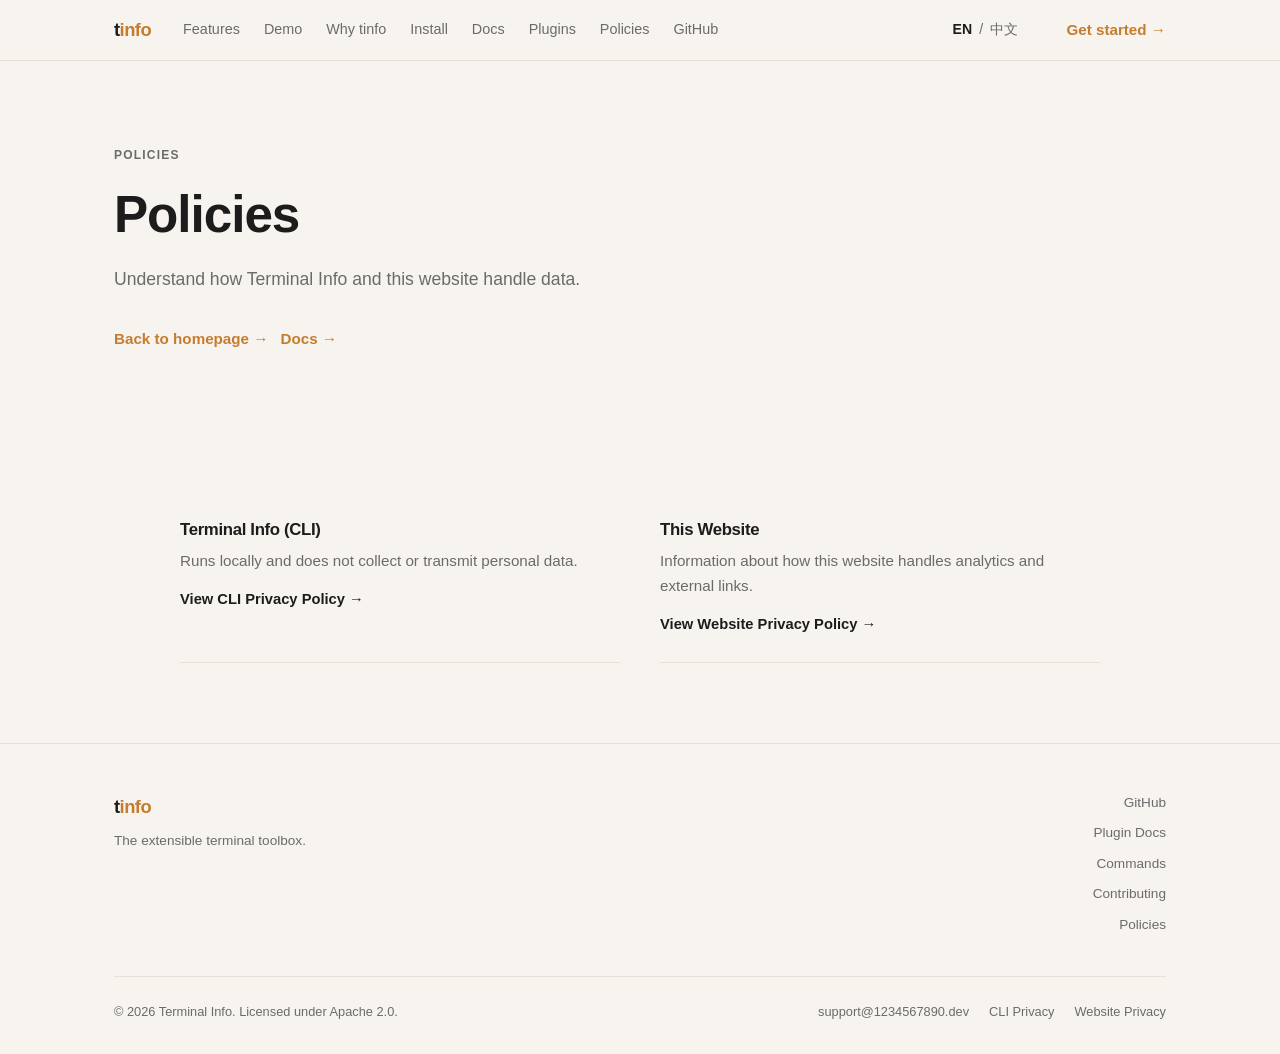
==== commit 3556c6e8: "Update contact emails" ====
--- a/website/policies/index.html
+++ b/website/policies/index.html
@@ -96,7 +96,7 @@
         <div class="footer-bottom">
           <span class="footer-copy">&copy; 2026 Terminal Info. Licensed under Apache 2.0.</span>
           <div class="footer-legal">
-            <a href="mailto:support@pomodoro-app.tech">support@pomodoro-app.tech</a>
+            <a href="mailto:support@1234567890.dev">support@1234567890.dev</a>
             <a href="./cli/" data-en="CLI Privacy" data-zh="CLI 隐私">CLI Privacy</a>
             <a href="./website/" data-en="Website Privacy" data-zh="网站隐私">Website Privacy</a>
           </div>
--- a/website/style.css
+++ b/website/style.css
@@ -381,6 +381,10 @@
 .term-title-txt  { color: var(--text); font-weight: 600; }
 .term-key   { color: var(--text-muted); }
 .term-val   { color: var(--term-text); }
+.term-md-heading { color: var(--term-text); font-weight: 700; }
+.term-md-bullet  { color: var(--term-output); padding-left: 1rem; position: relative; display: inline-block; }
+.term-md-bullet::before { content: "•"; position: absolute; left: 0; color: var(--term-prompt); }
+.term-md-code { color: var(--term-text); background: rgba(198, 124, 46, 0.12); padding: 0 0.25rem; }
 
 .term-box {
   color: var(--term-text);
@@ -549,8 +553,8 @@
 
 .demo-container {
   display: grid;
-  grid-template-columns: 1fr 1.5fr;
-  gap: 4rem;
+  grid-template-columns: minmax(0, 0.9fr) minmax(0, 1.6fr);
+  gap: 5.5rem;
   align-items: start;
 }
 
@@ -589,11 +593,16 @@
   color: var(--accent);
 }
 
-.demo-window { position: relative; z-index: 1; }
+.demo-window {
+  position: relative;
+  z-index: 1;
+  justify-self: end;
+  width: min(100%, 56rem);
+}
 
 @media (max-width: 900px) {
   .demo-container {
-    gap: 2rem;
+    gap: 2.5rem;
   }
 }
 
@@ -692,6 +701,12 @@
   overflow-x: auto;
   line-height: 1.7;
 }
+.code-block pre.install-command-display {
+  white-space: pre-wrap;
+  overflow-wrap: anywhere;
+  word-break: break-word;
+  min-height: 4.9rem;
+}
 .code-block .code-copy {
   background: none;
   border: none;
@@ -733,16 +748,27 @@
 
 .install-grid {
   display: grid;
-  grid-template-columns: 1.1fr 1fr;
+  grid-template-columns: minmax(0, 0.78fr) minmax(0, 1.22fr);
   gap: 3rem;
   align-items: start;
 }
+.install-grid > div:last-child {
+  width: 100%;
+}
 .install-desc h3 {
   font-size: 1.1rem;
   font-weight: 700;
   margin-bottom: 0.5rem;
 }
-.install-desc p { font-size: 0.9rem; color: var(--text-muted); margin-bottom: 1rem; }
+.install-desc p {
+  max-width: 26ch;
+  font-size: 0.9rem;
+  color: var(--text-muted);
+  margin-bottom: 1rem;
+}
+.install-grid .code-block {
+  width: 100%;
+}
 
 /* ---- Docs ---- */
 .docs-section { background: var(--bg); }
@@ -1085,6 +1111,7 @@
 .legal-page { padding-block: 3rem 5rem; }
 .legal-layout { max-width: var(--measure); }
 .legal-title { font-size: 2rem; font-weight: 800; margin-bottom: 1.5rem; }
+.legal-updated { margin: -0.75rem 0 1.5rem; color: var(--text-muted); font-size: 0.85rem; }
 .section-copy { margin-bottom: 2rem; }
 .disclaimer h2 {
   font-size: 1.25rem;
